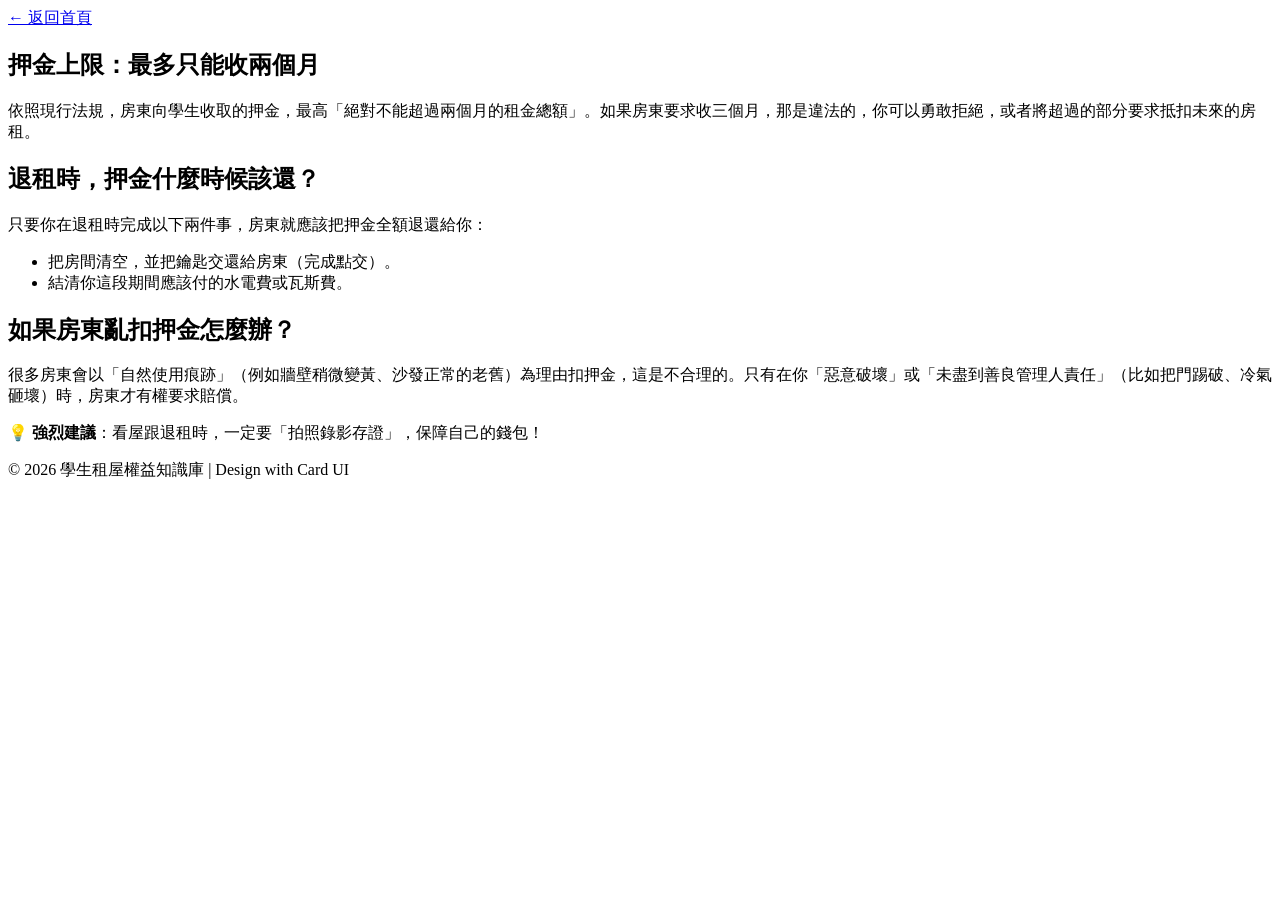
==== pages/deposit-rules.html @ f3020982 "Create deposit-rules.html" ====
<!DOCTYPE html>
<html lang="zh-TW">
<head>
    <meta charset="UTF-8">
    <meta name="viewport" content="width=device-width, initial-scale=1.0">
    <title>押金規則與退還 - 學生租屋知識庫</title>
    <link rel="stylesheet" href="../css/style.css">
</head>
<body>
    <div class="container">
        <a href="../index.html" class="back-link">← 返回首頁</a>
        
        <div class="card">
            <h2>押金上限：最多只能收兩個月</h2>
            <p>依照現行法規，房東向學生收取的押金，最高「絕對不能超過兩個月的租金總額」。如果房東要求收三個月，那是違法的，你可以勇敢拒絕，或者將超過的部分要求抵扣未來的房租。</p>
        </div>

        <div class="card">
            <h2>退租時，押金什麼時候該還？</h2>
            <p>只要你在退租時完成以下兩件事，房東就應該把押金全額退還給你：</p>
            <ul>
                <li>把房間清空，並把鑰匙交還給房東（完成點交）。</li>
                <li>結清你這段期間應該付的水電費或瓦斯費。</li>
            </ul>
        </div>

        <div class="card">
            <h2>如果房東亂扣押金怎麼辦？</h2>
            <p>很多房東會以「自然使用痕跡」（例如牆壁稍微變黃、沙發正常的老舊）為理由扣押金，這是不合理的。只有在你「惡意破壞」或「未盡到善良管理人責任」（比如把門踢破、冷氣砸壞）時，房東才有權要求賠償。</p>
            <p>💡 <strong>強烈建議</strong>：看屋跟退租時，一定要「拍照錄影存證」，保障自己的錢包！</p>
        </div>

        <footer>
            <p>© 2026 學生租屋權益知識庫 | Design with Card UI</p>
        </footer>
    </div>
</body>
</html>
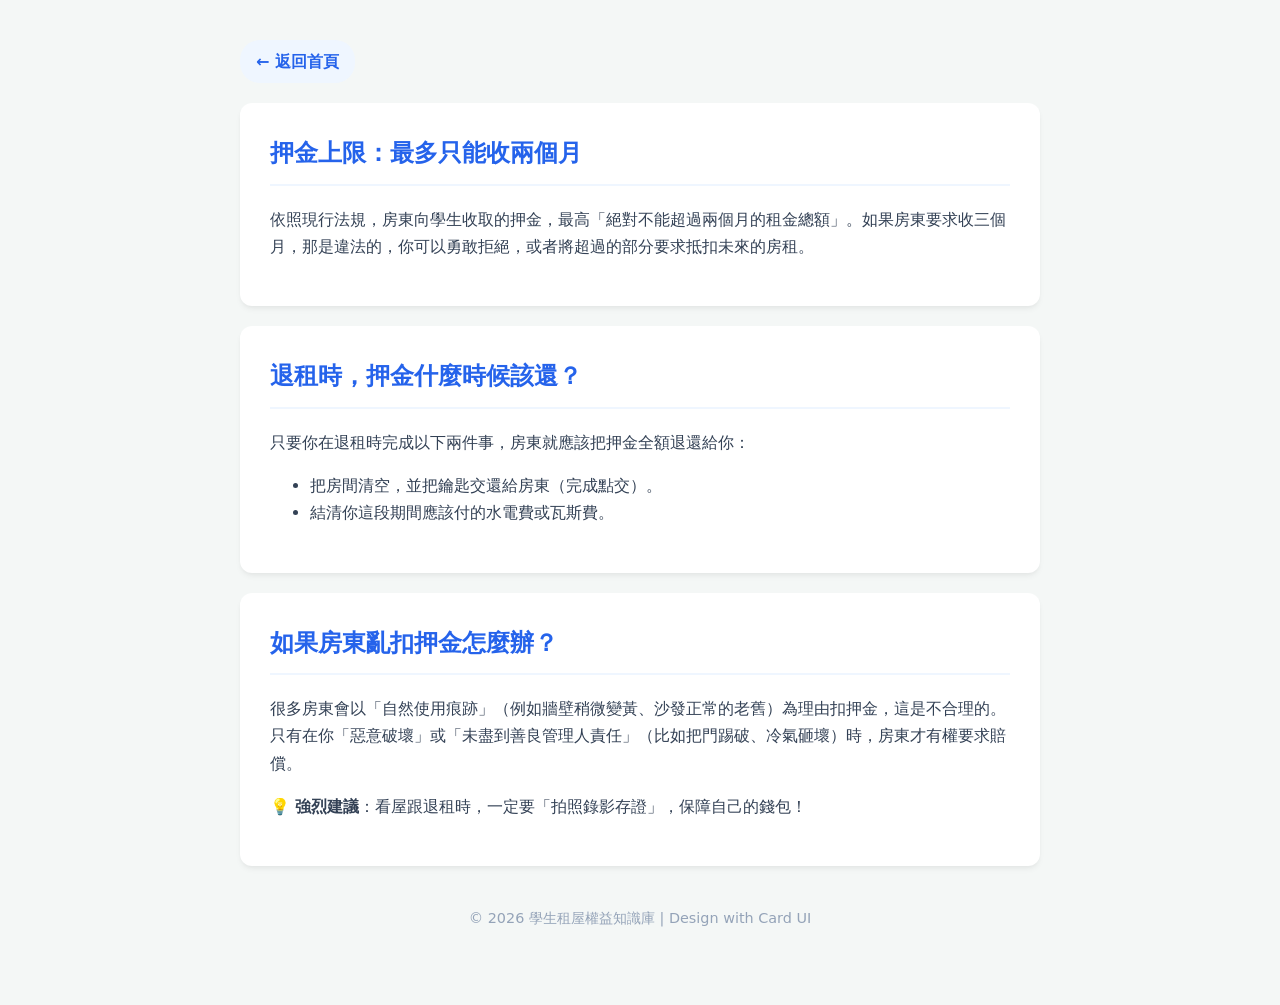
==== commit 8204b8d2: "Update deposit-rules.html" ====
--- a/pages/deposit-rules.html
+++ b/pages/deposit-rules.html
@@ -4,7 +4,7 @@
     <meta charset="UTF-8">
     <meta name="viewport" content="width=device-width, initial-scale=1.0">
     <title>押金規則與退還 - 學生租屋知識庫</title>
-    <link rel="stylesheet" href="../css/style.css">
+    <link rel="stylesheet" href="../style.css">
 </head>
 <body>
     <div class="container">
--- a/style.css
+++ b/style.css
@@ -0,0 +1,82 @@
+body {
+    font-family: 'Segoe UI', system-ui, sans-serif;
+    background-color: #f4f7f6;
+    color: #334155;
+    margin: 0;
+    padding: 0;
+    line-height: 1.7;
+}
+.container {
+    max-width: 800px;
+    margin: 40px auto;
+    padding: 0 20px;
+}
+header {
+    text-align: center;
+    margin-bottom: 40px;
+}
+header h1 {
+    color: #1e3a8a;
+    font-size: 2.2em;
+    margin-bottom: 10px;
+}
+header p {
+    color: #64748b;
+    font-size: 1.1em;
+}
+.card {
+    background: #ffffff;
+    border-radius: 12px;
+    padding: 30px;
+    box-shadow: 0 4px 6px -1px rgba(0,0,0,0.05), 0 2px 4px -1px rgba(0,0,0,0.03);
+    margin-bottom: 20px;
+}
+h2 {
+    color: #2563eb;
+    margin-top: 0;
+    border-bottom: 2px solid #eff6ff;
+    padding-bottom: 10px;
+}
+ul.article-list {
+    list-style: none;
+    padding: 0;
+}
+ul.article-list li {
+    margin-bottom: 15px;
+}
+ul.article-list a {
+    text-decoration: none;
+    color: #1e293b;
+    font-weight: 600;
+    display: block;
+    padding: 15px 20px;
+    border-radius: 8px;
+    background: #f8fafc;
+    border-left: 4px solid #3b82f6;
+    transition: all 0.2s ease-in-out;
+}
+ul.article-list a:hover {
+    background: #eff6ff;
+    transform: translateX(5px);
+}
+.back-link {
+    display: inline-block;
+    margin-bottom: 20px;
+    color: #2563eb;
+    text-decoration: none;
+    font-weight: bold;
+    background: #eff6ff;
+    padding: 8px 16px;
+    border-radius: 20px;
+    transition: background 0.2s;
+}
+.back-link:hover {
+    background: #dbeafe;
+}
+footer {
+    text-align: center;
+    color: #94a3b8;
+    margin-top: 40px;
+    padding-bottom: 20px;
+    font-size: 0.9em;
+}
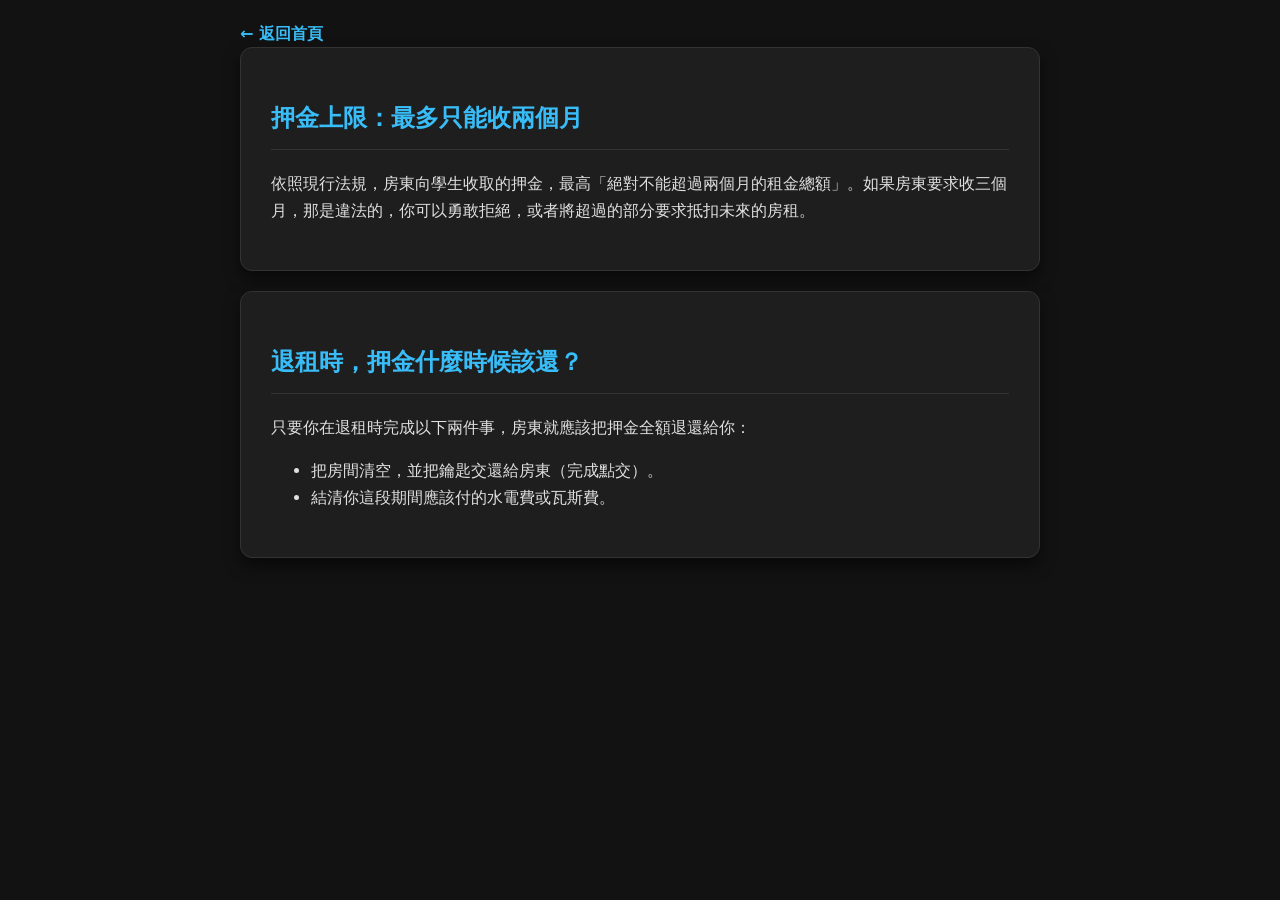
==== commit 9c0631b3: "Update deposit-rules.html" ====
--- a/pages/deposit-rules.html
+++ b/pages/deposit-rules.html
@@ -8,7 +8,7 @@
 </head>
 <body>
     <div class="container">
-        <a href="../index.html" class="back-link">← 返回首頁</a>
+        <a href="../index.html">← 返回首頁</a>
         
         <div class="card">
             <h2>押金上限：最多只能收兩個月</h2>
@@ -23,16 +23,6 @@
                 <li>結清你這段期間應該付的水電費或瓦斯費。</li>
             </ul>
         </div>
-
-        <div class="card">
-            <h2>如果房東亂扣押金怎麼辦？</h2>
-            <p>很多房東會以「自然使用痕跡」（例如牆壁稍微變黃、沙發正常的老舊）為理由扣押金，這是不合理的。只有在你「惡意破壞」或「未盡到善良管理人責任」（比如把門踢破、冷氣砸壞）時，房東才有權要求賠償。</p>
-            <p>💡 <strong>強烈建議</strong>：看屋跟退租時，一定要「拍照錄影存證」，保障自己的錢包！</p>
-        </div>
-
-        <footer>
-            <p>© 2026 學生租屋權益知識庫 | Design with Card UI</p>
-        </footer>
     </div>
 </body>
 </html>
--- a/style.css
+++ b/style.css
@@ -1,41 +1,43 @@
 body {
     font-family: 'Segoe UI', system-ui, sans-serif;
-    background-color: #f4f7f6;
-    color: #334155;
+    background-color: #121212;
+    color: #e0e0e0;
     margin: 0;
-    padding: 0;
+    padding: 20px;
     line-height: 1.7;
 }
 .container {
     max-width: 800px;
-    margin: 40px auto;
-    padding: 0 20px;
+    margin: 0 auto;
 }
 header {
     text-align: center;
     margin-bottom: 40px;
 }
 header h1 {
-    color: #1e3a8a;
-    font-size: 2.2em;
-    margin-bottom: 10px;
-}
-header p {
-    color: #64748b;
-    font-size: 1.1em;
+    color: #38bdf8;
 }
 .card {
-    background: #ffffff;
+    background: #1e1e1e;
     border-radius: 12px;
     padding: 30px;
-    box-shadow: 0 4px 6px -1px rgba(0,0,0,0.05), 0 2px 4px -1px rgba(0,0,0,0.03);
+    border: 1px solid #333;
     margin-bottom: 20px;
+    box-shadow: 0 8px 16px rgba(0,0,0,0.5);
 }
 h2 {
-    color: #2563eb;
-    margin-top: 0;
-    border-bottom: 2px solid #eff6ff;
+    color: #38bdf8;
+    border-bottom: 1px solid #333;
     padding-bottom: 10px;
+}
+a {
+    color: #38bdf8;
+    text-decoration: none;
+    font-weight: bold;
+}
+a:hover {
+    text-decoration: underline;
+    color: #7dd3fc;
 }
 ul.article-list {
     list-style: none;
@@ -45,38 +47,108 @@
     margin-bottom: 15px;
 }
 ul.article-list a {
-    text-decoration: none;
-    color: #1e293b;
-    font-weight: 600;
     display: block;
-    padding: 15px 20px;
+    background: #2d2d2d;
+    padding: 15px;
     border-radius: 8px;
-    background: #f8fafc;
-    border-left: 4px solid #3b82f6;
-    transition: all 0.2s ease-in-out;
+    border-left: 4px solid #38bdf8;
+    transition: transform 0.2s;
 }
 ul.article-list a:hover {
-    background: #eff6ff;
     transform: translateX(5px);
+    background: #3a3a3a;
 }
-.back-link {
-    display: inline-block;
-    margin-bottom: 20px;
-    color: #2563eb;
-    text-decoration: none;
+
+/* AI 小助手聊天室 UI */
+#chat-widget {
+    position: fixed;
+    bottom: 20px;
+    right: 20px;
+    z-index: 1000;
+}
+#chat-btn {
+    background: #38bdf8;
+    color: #121212;
+    border: none;
+    border-radius: 50%;
+    width: 60px;
+    height: 60px;
+    font-size: 28px;
+    cursor: pointer;
+    box-shadow: 0 4px 10px rgba(0,0,0,0.5);
+    transition: transform 0.2s;
+}
+#chat-btn:hover {
+    transform: scale(1.1);
+}
+#chat-box {
+    display: none;
+    width: 320px;
+    height: 450px;
+    background: #1e1e1e;
+    border: 1px solid #333;
+    border-radius: 12px;
+    flex-direction: column;
+    position: absolute;
+    bottom: 80px;
+    right: 0;
+    box-shadow: 0 10px 20px rgba(0,0,0,0.6);
+    overflow: hidden;
+}
+#chat-header {
+    background: #0f172a;
+    color: #38bdf8;
+    padding: 15px;
+    text-align: center;
     font-weight: bold;
-    background: #eff6ff;
-    padding: 8px 16px;
-    border-radius: 20px;
-    transition: background 0.2s;
+    border-bottom: 1px solid #333;
 }
-.back-link:hover {
-    background: #dbeafe;
+#chat-content {
+    flex: 1;
+    padding: 15px;
+    overflow-y: auto;
+    display: flex;
+    flex-direction: column;
+    gap: 10px;
 }
-footer {
-    text-align: center;
-    color: #94a3b8;
-    margin-top: 40px;
-    padding-bottom: 20px;
+.msg {
+    padding: 10px 15px;
+    border-radius: 15px;
+    max-width: 80%;
+    word-wrap: break-word;
     font-size: 0.9em;
 }
+.bot-msg {
+    background: #333;
+    align-self: flex-start;
+    border-bottom-left-radius: 2px;
+}
+.user-msg {
+    background: #0284c7;
+    color: white;
+    align-self: flex-end;
+    border-bottom-right-radius: 2px;
+}
+#chat-input-area {
+    display: flex;
+    border-top: 1px solid #333;
+}
+#chat-input {
+    flex: 1;
+    padding: 15px;
+    border: none;
+    background: #121212;
+    color: white;
+    outline: none;
+}
+#send-btn {
+    padding: 0 20px;
+    background: #38bdf8;
+    color: #121212;
+    border: none;
+    cursor: pointer;
+    font-weight: bold;
+}
+#send-btn:hover {
+    background: #7dd3fc;
+}
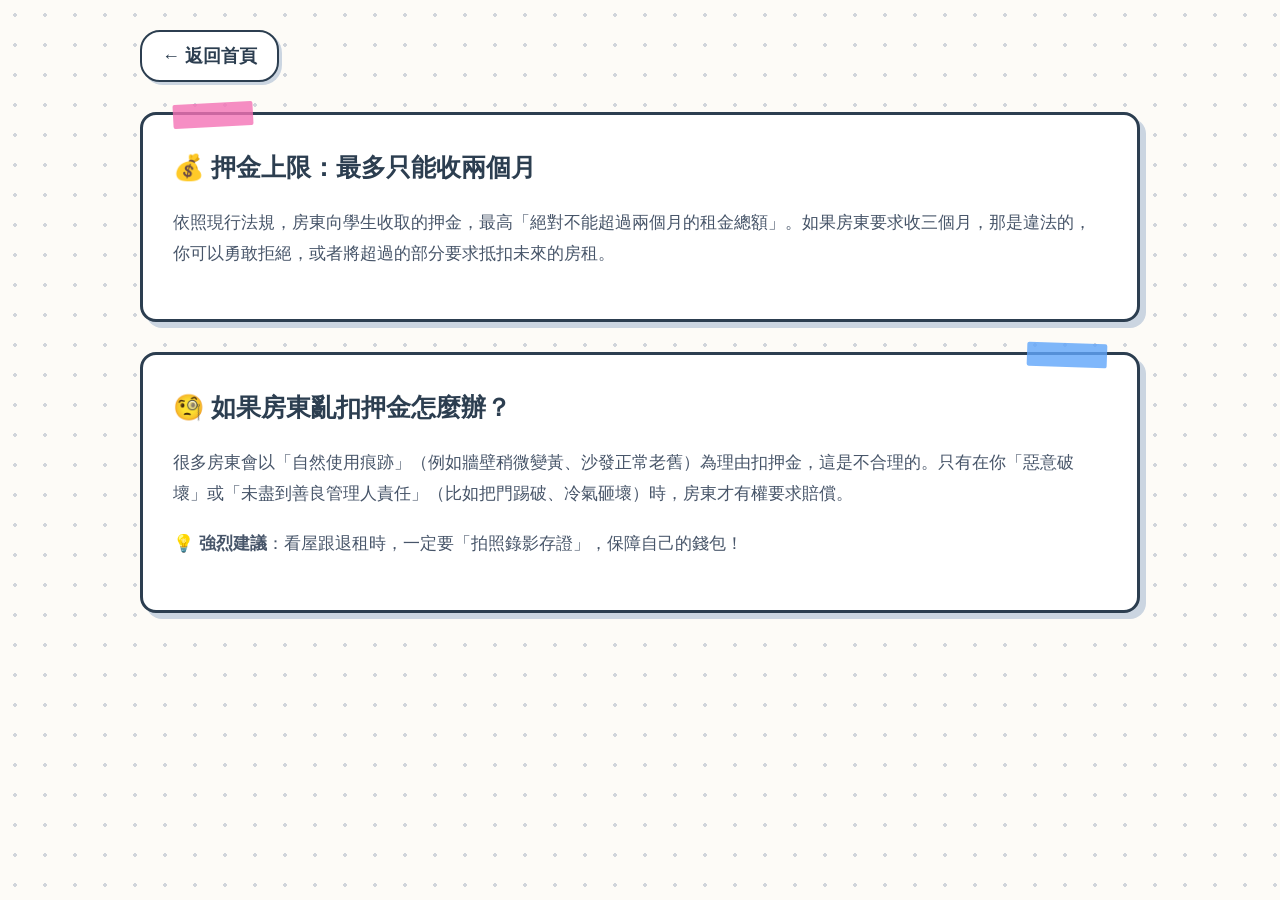
==== commit 24876bf3: "Update deposit-rules.html" ====
--- a/pages/deposit-rules.html
+++ b/pages/deposit-rules.html
@@ -3,25 +3,22 @@
 <head>
     <meta charset="UTF-8">
     <meta name="viewport" content="width=device-width, initial-scale=1.0">
-    <title>押金規則與退還 - 學生租屋知識庫</title>
+    <title>押金規則 - 學生租屋知識庫</title>
     <link rel="stylesheet" href="../style.css">
 </head>
 <body>
     <div class="container">
-        <a href="../index.html">← 返回首頁</a>
+        <a href="../index.html" class="back-link">← 返回首頁</a>
         
         <div class="card">
-            <h2>押金上限：最多只能收兩個月</h2>
+            <h2>💰 押金上限：最多只能收兩個月</h2>
             <p>依照現行法規，房東向學生收取的押金，最高「絕對不能超過兩個月的租金總額」。如果房東要求收三個月，那是違法的，你可以勇敢拒絕，或者將超過的部分要求抵扣未來的房租。</p>
         </div>
 
-        <div class="card">
-            <h2>退租時，押金什麼時候該還？</h2>
-            <p>只要你在退租時完成以下兩件事，房東就應該把押金全額退還給你：</p>
-            <ul>
-                <li>把房間清空，並把鑰匙交還給房東（完成點交）。</li>
-                <li>結清你這段期間應該付的水電費或瓦斯費。</li>
-            </ul>
+        <div class="card blue-tape" style="margin-top: 30px;">
+            <h2>🧐 如果房東亂扣押金怎麼辦？</h2>
+            <p>很多房東會以「自然使用痕跡」（例如牆壁稍微變黃、沙發正常老舊）為理由扣押金，這是不合理的。只有在你「惡意破壞」或「未盡到善良管理人責任」（比如把門踢破、冷氣砸壞）時，房東才有權要求賠償。</p>
+            <p><strong>💡 強烈建議</strong>：看屋跟退租時，一定要「拍照錄影存證」，保障自己的錢包！</p>
         </div>
     </div>
 </body>
--- a/style.css
+++ b/style.css
@@ -1,107 +1,163 @@
+/* 全域與背景設定 (手帳點陣風) */
 body {
-    font-family: 'Segoe UI', system-ui, sans-serif;
-    background-color: #121212;
-    color: #e0e0e0;
+    font-family: 'Segoe UI', "微軟正黑體", sans-serif;
+    background-color: #FDFBF7;
+    background-image: radial-gradient(#d1d5db 2px, transparent 2px);
+    background-size: 30px 30px;
+    color: #333;
     margin: 0;
-    padding: 20px;
-    line-height: 1.7;
+    padding: 30px 20px;
+    line-height: 1.8;
+    font-size: 18px;
 }
 .container {
-    max-width: 800px;
+    max-width: 1000px;
     margin: 0 auto;
 }
+
+/* 標題區域 */
 header {
     text-align: center;
+    margin-bottom: 50px;
+}
+header h1 {
+    color: #2C3E50;
+    font-size: 2.5em;
+    font-weight: 900;
+    margin-bottom: 10px;
+    letter-spacing: 2px;
+}
+header p {
+    color: #64748B;
+    font-size: 1.1em;
+}
+
+/* 網格卡片排版 (解決留白太多) */
+.grid-layout {
+    display: grid;
+    grid-template-columns: repeat(auto-fit, minmax(320px, 1fr));
+    gap: 30px;
     margin-bottom: 40px;
 }
-header h1 {
-    color: #38bdf8;
-}
+
+/* 卡片立體貼紙風格 */
 .card {
-    background: #1e1e1e;
-    border-radius: 12px;
+    background: #FFFFFF;
+    border: 3px solid #2C3E50;
+    border-radius: 16px;
     padding: 30px;
-    border: 1px solid #333;
+    box-shadow: 6px 6px 0px #CBD5E1;
+    position: relative;
+    transition: transform 0.2s;
+}
+.card:hover {
+    transform: translateY(-5px);
+}
+.card h2 {
+    color: #2C3E50;
+    font-size: 1.4em;
+    margin-top: 0;
+    margin-bottom: 15px;
+}
+.card p {
+    color: #475569;
+    font-size: 0.95em;
     margin-bottom: 20px;
-    box-shadow: 0 8px 16px rgba(0,0,0,0.5);
-}
-h2 {
-    color: #38bdf8;
-    border-bottom: 1px solid #333;
-    padding-bottom: 10px;
-}
-a {
-    color: #38bdf8;
+}
+
+/* 裝飾紙膠帶 */
+.card::before {
+    content: '';
+    position: absolute;
+    top: -12px;
+    left: 30px;
+    width: 80px;
+    height: 24px;
+    background: rgba(244, 114, 182, 0.8); /* 粉紅色膠帶 */
+    transform: rotate(-3deg);
+    border-radius: 2px;
+}
+.card.blue-tape::before {
+    background: rgba(96, 165, 250, 0.8); /* 藍色膠帶 */
+    left: auto;
+    right: 30px;
+    transform: rotate(2deg);
+}
+
+/* 按鈕與連結 */
+.btn-primary {
+    display: inline-block;
+    background: #FDE68A;
+    color: #2C3E50;
+    font-weight: bold;
     text-decoration: none;
-    font-weight: bold;
-}
-a:hover {
-    text-decoration: underline;
-    color: #7dd3fc;
-}
-ul.article-list {
-    list-style: none;
-    padding: 0;
-}
-ul.article-list li {
-    margin-bottom: 15px;
-}
-ul.article-list a {
-    display: block;
-    background: #2d2d2d;
-    padding: 15px;
-    border-radius: 8px;
-    border-left: 4px solid #38bdf8;
-    transition: transform 0.2s;
-}
-ul.article-list a:hover {
-    transform: translateX(5px);
-    background: #3a3a3a;
-}
-
-/* AI 小助手聊天室 UI */
+    padding: 10px 24px;
+    border-radius: 30px;
+    border: 2px solid #2C3E50;
+    transition: all 0.2s;
+}
+.btn-primary:hover {
+    background: #FBBF24;
+    box-shadow: 2px 2px 0px #2C3E50;
+}
+.back-link {
+    display: inline-block;
+    margin-bottom: 30px;
+    font-weight: bold;
+    color: #2C3E50;
+    text-decoration: none;
+    background: #FFF;
+    padding: 8px 20px;
+    border: 2px solid #2C3E50;
+    border-radius: 20px;
+    box-shadow: 3px 3px 0px #CBD5E1;
+}
+
+/* =========================================
+   AI 小助手聊天室 (右下角懸浮視窗) 
+========================================= */
 #chat-widget {
     position: fixed;
-    bottom: 20px;
-    right: 20px;
+    bottom: 30px;
+    right: 30px;
     z-index: 1000;
 }
 #chat-btn {
-    background: #38bdf8;
-    color: #121212;
-    border: none;
-    border-radius: 50%;
-    width: 60px;
-    height: 60px;
-    font-size: 28px;
+    background: #2C3E50;
+    color: #FFF;
+    border: 3px solid #FFF;
+    border-radius: 50px;
+    padding: 15px 25px;
+    font-size: 1.1em;
+    font-weight: bold;
     cursor: pointer;
-    box-shadow: 0 4px 10px rgba(0,0,0,0.5);
+    box-shadow: 0 4px 12px rgba(0,0,0,0.15);
     transition: transform 0.2s;
 }
 #chat-btn:hover {
-    transform: scale(1.1);
+    transform: scale(1.05);
 }
 #chat-box {
-    display: none;
-    width: 320px;
-    height: 450px;
-    background: #1e1e1e;
-    border: 1px solid #333;
-    border-radius: 12px;
+    display: none; /* 預設隱藏 */
+    width: 350px;
+    height: 480px;
+    background: #FFF;
+    border: 3px solid #2C3E50;
+    border-radius: 16px;
     flex-direction: column;
     position: absolute;
     bottom: 80px;
     right: 0;
-    box-shadow: 0 10px 20px rgba(0,0,0,0.6);
+    box-shadow: 8px 8px 0px #CBD5E1;
     overflow: hidden;
 }
 #chat-header {
-    background: #0f172a;
-    color: #38bdf8;
+    background: #FDE68A;
+    color: #2C3E50;
     padding: 15px;
     text-align: center;
-    font-weight: bold;
-    border-bottom: 1px solid #333;
+    font-weight: 900;
+    border-bottom: 3px solid #2C3E50;
 }
 #chat-content {
     flex: 1;
@@ -109,46 +165,51 @@
     overflow-y: auto;
     display: flex;
     flex-direction: column;
-    gap: 10px;
+    gap: 12px;
+    background: #FAFAFA;
 }
 .msg {
-    padding: 10px 15px;
-    border-radius: 15px;
+    padding: 12px 16px;
+    border-radius: 16px;
     max-width: 80%;
-    word-wrap: break-word;
     font-size: 0.9em;
+    line-height: 1.5;
+    border: 2px solid #2C3E50;
 }
 .bot-msg {
-    background: #333;
+    background: #FFF;
+    color: #333;
     align-self: flex-start;
-    border-bottom-left-radius: 2px;
+    border-bottom-left-radius: 4px;
 }
 .user-msg {
-    background: #0284c7;
-    color: white;
+    background: #60A5FA;
+    color: #FFF;
     align-self: flex-end;
-    border-bottom-right-radius: 2px;
+    border-bottom-right-radius: 4px;
+    border-color: #2563EB;
 }
 #chat-input-area {
     display: flex;
-    border-top: 1px solid #333;
+    border-top: 3px solid #2C3E50;
+    background: #FFF;
 }
 #chat-input {
     flex: 1;
     padding: 15px;
     border: none;
-    background: #121212;
-    color: white;
     outline: none;
+    font-size: 1em;
 }
 #send-btn {
     padding: 0 20px;
-    background: #38bdf8;
-    color: #121212;
+    background: #2C3E50;
+    color: #FFF;
     border: none;
+    border-left: 3px solid #2C3E50;
     cursor: pointer;
     font-weight: bold;
 }
 #send-btn:hover {
-    background: #7dd3fc;
-}
+    background: #1E293B;
+}
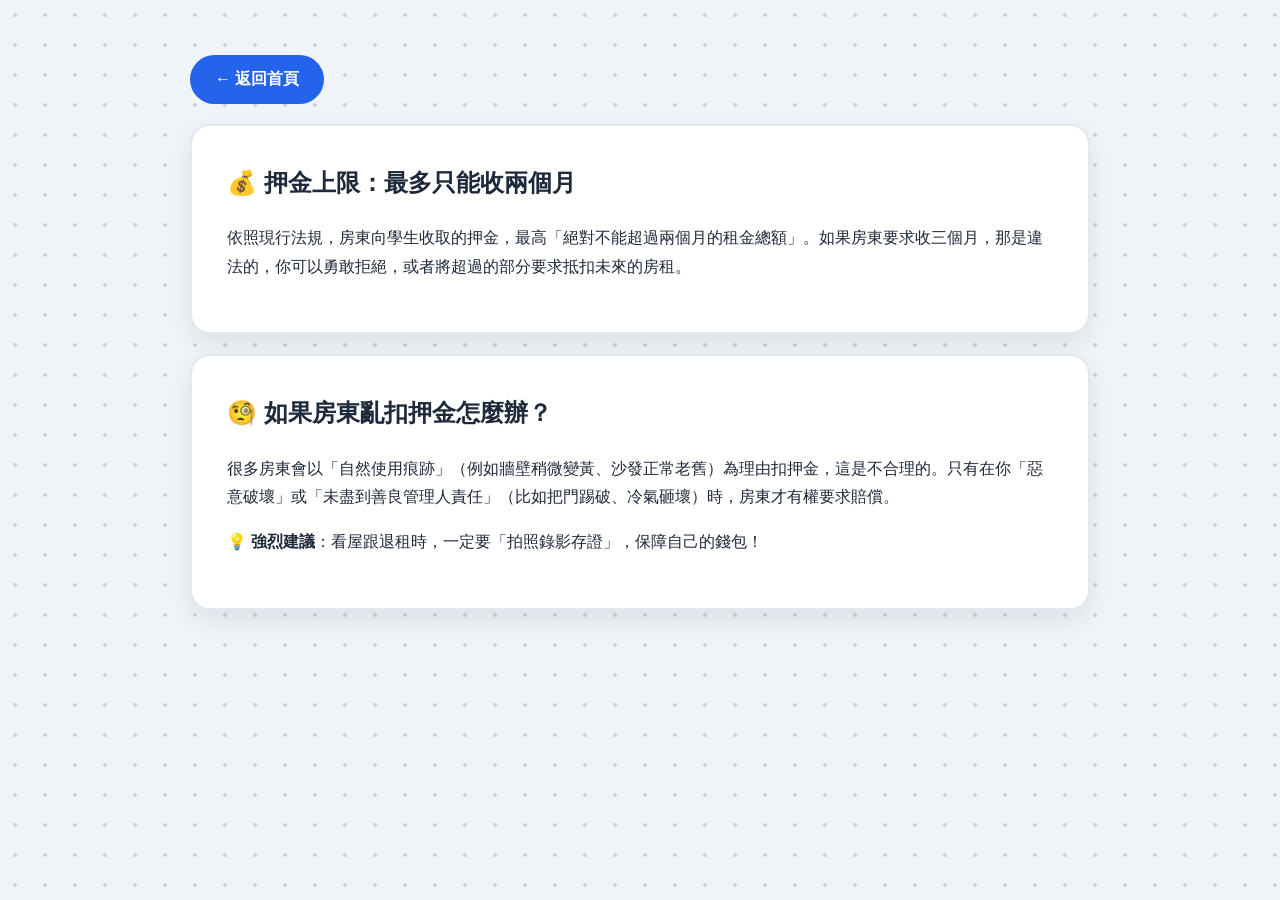
==== commit b230f31e: "Update deposit-rules.html" ====
--- a/pages/deposit-rules.html
+++ b/pages/deposit-rules.html
@@ -4,18 +4,20 @@
     <meta charset="UTF-8">
     <meta name="viewport" content="width=device-width, initial-scale=1.0">
     <title>押金規則 - 學生租屋知識庫</title>
+    <!-- 注意：因為在 pages 資料夾內，所以要用 ../style.css -->
     <link rel="stylesheet" href="../style.css">
 </head>
 <body>
     <div class="container">
-        <a href="../index.html" class="back-link">← 返回首頁</a>
+        <a href="../index.html" class="btn-glass" style="margin-bottom: 20px; display: inline-block;">← 返回首頁</a>
         
-        <div class="card">
+        <!-- 用 glass-card 包覆，就會有漂亮的純白背板 -->
+        <div class="glass-card" style="margin-bottom: 20px;">
             <h2>💰 押金上限：最多只能收兩個月</h2>
             <p>依照現行法規，房東向學生收取的押金，最高「絕對不能超過兩個月的租金總額」。如果房東要求收三個月，那是違法的，你可以勇敢拒絕，或者將超過的部分要求抵扣未來的房租。</p>
         </div>
 
-        <div class="card blue-tape" style="margin-top: 30px;">
+        <div class="glass-card">
             <h2>🧐 如果房東亂扣押金怎麼辦？</h2>
             <p>很多房東會以「自然使用痕跡」（例如牆壁稍微變黃、沙發正常老舊）為理由扣押金，這是不合理的。只有在你「惡意破壞」或「未盡到善良管理人責任」（比如把門踢破、冷氣砸壞）時，房東才有權要求賠償。</p>
             <p><strong>💡 強烈建議</strong>：看屋跟退租時，一定要「拍照錄影存證」，保障自己的錢包！</p>
--- a/style.css
+++ b/style.css
@@ -1,121 +1,73 @@
-/* 全域與背景設定 (手帳點陣風) */
+/* style.css 完整覆蓋 */
 body {
     font-family: 'Segoe UI', "微軟正黑體", sans-serif;
-    background-color: #FDFBF7;
-    background-image: radial-gradient(#d1d5db 2px, transparent 2px);
+    background-color: #f0f4f8; /* 乾淨淺灰底色 */
+    background-image: radial-gradient(#cbd5e1 2px, transparent 2px);
     background-size: 30px 30px;
-    color: #333;
+    color: #1e293b;
     margin: 0;
-    padding: 30px 20px;
+    padding: 40px 20px;
     line-height: 1.8;
-    font-size: 18px;
 }
 .container {
-    max-width: 1000px;
+    max-width: 900px;
     margin: 0 auto;
 }
 
-/* 標題區域 */
+/* 標題區域背板 */
 header {
     text-align: center;
-    margin-bottom: 50px;
+    margin-bottom: 40px;
+    background: #ffffff; /* 純白背板 */
+    padding: 30px;
+    border-radius: 20px;
+    box-shadow: 0 4px 15px rgba(0,0,0,0.05);
+    border: 2px solid #e2e8f0;
 }
 header h1 {
-    color: #2C3E50;
     font-size: 2.5em;
-    font-weight: 900;
-    margin-bottom: 10px;
-    letter-spacing: 2px;
-}
-header p {
-    color: #64748B;
-    font-size: 1.1em;
+    margin: 0 0 10px 0;
+    color: #0f172a;
+    font-weight: 800;
 }
 
-/* 網格卡片排版 (解決留白太多) */
+/* 內文卡片背板 */
 .grid-layout {
     display: grid;
-    grid-template-columns: repeat(auto-fit, minmax(320px, 1fr));
+    grid-template-columns: repeat(auto-fit, minmax(300px, 1fr));
     gap: 30px;
-    margin-bottom: 40px;
+}
+.glass-card {
+    background: #ffffff; /* 純白背板，解決看不見字的問題 */
+    border-radius: 20px;
+    padding: 35px;
+    box-shadow: 0 10px 25px rgba(0,0,0,0.08);
+    border: 2px solid #e2e8f0;
+    transition: transform 0.2s;
+}
+.glass-card:hover {
+    transform: translateY(-5px);
+}
+.glass-card h2 {
+    color: #1e293b;
+    margin-top: 0;
+}
+.btn-glass {
+    display: inline-block;
+    background: #2563eb;
+    color: #ffffff;
+    text-decoration: none;
+    padding: 10px 25px;
+    border-radius: 50px;
+    margin-top: 15px;
+    font-weight: bold;
+    transition: background 0.2s;
+}
+.btn-glass:hover {
+    background: #1d4ed8;
 }
 
-/* 卡片立體貼紙風格 */
-.card {
-    background: #FFFFFF;
-    border: 3px solid #2C3E50;
-    border-radius: 16px;
-    padding: 30px;
-    box-shadow: 6px 6px 0px #CBD5E1;
-    position: relative;
-    transition: transform 0.2s;
-}
-.card:hover {
-    transform: translateY(-5px);
-}
-.card h2 {
-    color: #2C3E50;
-    font-size: 1.4em;
-    margin-top: 0;
-    margin-bottom: 15px;
-}
-.card p {
-    color: #475569;
-    font-size: 0.95em;
-    margin-bottom: 20px;
-}
-
-/* 裝飾紙膠帶 */
-.card::before {
-    content: '';
-    position: absolute;
-    top: -12px;
-    left: 30px;
-    width: 80px;
-    height: 24px;
-    background: rgba(244, 114, 182, 0.8); /* 粉紅色膠帶 */
-    transform: rotate(-3deg);
-    border-radius: 2px;
-}
-.card.blue-tape::before {
-    background: rgba(96, 165, 250, 0.8); /* 藍色膠帶 */
-    left: auto;
-    right: 30px;
-    transform: rotate(2deg);
-}
-
-/* 按鈕與連結 */
-.btn-primary {
-    display: inline-block;
-    background: #FDE68A;
-    color: #2C3E50;
-    font-weight: bold;
-    text-decoration: none;
-    padding: 10px 24px;
-    border-radius: 30px;
-    border: 2px solid #2C3E50;
-    transition: all 0.2s;
-}
-.btn-primary:hover {
-    background: #FBBF24;
-    box-shadow: 2px 2px 0px #2C3E50;
-}
-.back-link {
-    display: inline-block;
-    margin-bottom: 30px;
-    font-weight: bold;
-    color: #2C3E50;
-    text-decoration: none;
-    background: #FFF;
-    padding: 8px 20px;
-    border: 2px solid #2C3E50;
-    border-radius: 20px;
-    box-shadow: 3px 3px 0px #CBD5E1;
-}
-
-/* =========================================
-   AI 小助手聊天室 (右下角懸浮視窗) 
-========================================= */
+/* AI 聊天室介面優化 */
 #chat-widget {
     position: fixed;
     bottom: 30px;
@@ -123,93 +75,93 @@
     z-index: 1000;
 }
 #chat-btn {
-    background: #2C3E50;
-    color: #FFF;
-    border: 3px solid #FFF;
+    background: #0f172a;
+    color: #ffffff;
+    border: none;
     border-radius: 50px;
     padding: 15px 25px;
     font-size: 1.1em;
     font-weight: bold;
     cursor: pointer;
-    box-shadow: 0 4px 12px rgba(0,0,0,0.15);
-    transition: transform 0.2s;
-}
-#chat-btn:hover {
-    transform: scale(1.05);
+    box-shadow: 0 8px 20px rgba(0,0,0,0.2);
 }
 #chat-box {
-    display: none; /* 預設隱藏 */
-    width: 350px;
-    height: 480px;
-    background: #FFF;
-    border: 3px solid #2C3E50;
-    border-radius: 16px;
+    display: none;
+    width: 360px;
+    height: 520px;
+    background: #ffffff;
+    border: 2px solid #e2e8f0;
+    border-radius: 20px;
     flex-direction: column;
     position: absolute;
     bottom: 80px;
     right: 0;
-    box-shadow: 8px 8px 0px #CBD5E1;
+    box-shadow: 0 10px 40px rgba(0,0,0,0.15);
     overflow: hidden;
 }
 #chat-header {
-    background: #FDE68A;
-    color: #2C3E50;
-    padding: 15px;
+    background: #f8fafc;
+    padding: 20px;
     text-align: center;
-    font-weight: 900;
-    border-bottom: 3px solid #2C3E50;
+    font-weight: 800;
+    color: #0f172a;
+    border-bottom: 2px solid #e2e8f0;
 }
 #chat-content {
     flex: 1;
-    padding: 15px;
+    padding: 20px;
     overflow-y: auto;
     display: flex;
     flex-direction: column;
-    gap: 12px;
-    background: #FAFAFA;
+    gap: 15px;
+    background: #f1f5f9;
 }
 .msg {
-    padding: 12px 16px;
-    border-radius: 16px;
+    padding: 12px 18px;
+    border-radius: 20px;
     max-width: 80%;
-    font-size: 0.9em;
+    font-size: 0.95em;
     line-height: 1.5;
-    border: 2px solid #2C3E50;
 }
 .bot-msg {
-    background: #FFF;
-    color: #333;
+    background: #ffffff;
+    color: #334155;
     align-self: flex-start;
     border-bottom-left-radius: 4px;
+    border: 1px solid #e2e8f0;
 }
 .user-msg {
-    background: #60A5FA;
-    color: #FFF;
+    background: #3b82f6;
+    color: #ffffff;
     align-self: flex-end;
     border-bottom-right-radius: 4px;
-    border-color: #2563EB;
+}
+.loading-msg {
+    color: #94a3b8;
+    font-size: 0.85em;
+    align-self: flex-start;
 }
 #chat-input-area {
     display: flex;
-    border-top: 3px solid #2C3E50;
-    background: #FFF;
+    padding: 15px;
+    background: #ffffff;
+    border-top: 2px solid #e2e8f0;
 }
 #chat-input {
     flex: 1;
-    padding: 15px;
-    border: none;
+    padding: 12px 20px;
+    border: 2px solid #e2e8f0;
+    border-radius: 30px;
     outline: none;
     font-size: 1em;
 }
 #send-btn {
+    margin-left: 10px;
     padding: 0 20px;
-    background: #2C3E50;
-    color: #FFF;
+    background: #2563eb;
+    color: #ffffff;
     border: none;
-    border-left: 3px solid #2C3E50;
+    border-radius: 30px;
     cursor: pointer;
     font-weight: bold;
 }
-#send-btn:hover {
-    background: #1E293B;
-}
